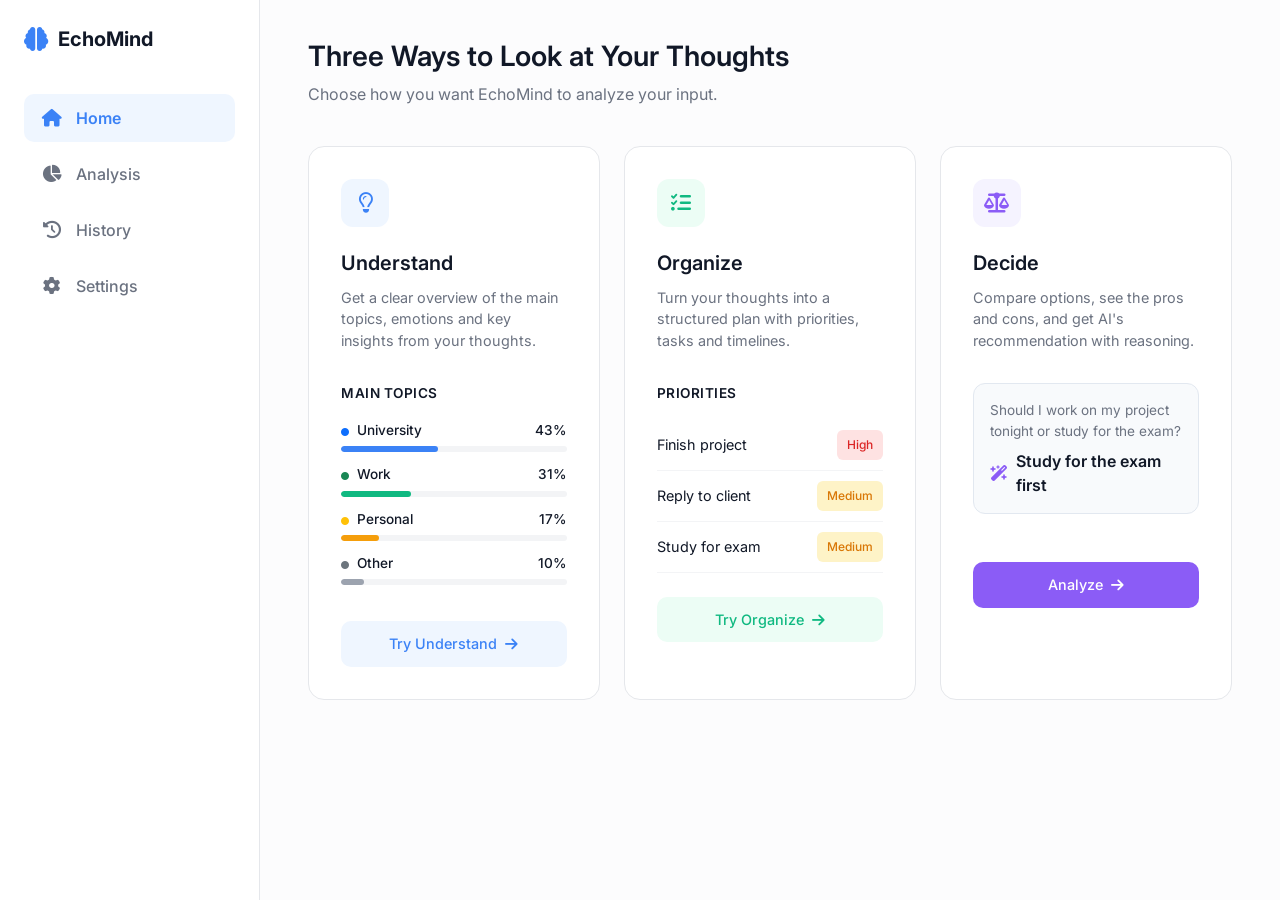
==== Analysi_modes.html @ 9e00e1f7 "Add homepage styled like Analysis Dashboard" ====
<!DOCTYPE html>
<html lang="en">
<head>
    <meta charset="UTF-8">
    <meta name="viewport" content="width=device-width, initial-scale=1.0">
    <title>EchoMind - Analysis Dashboard</title>
    
    <!-- Bootstrap 5 CSS -->
    <link href="https://cdn.jsdelivr.net/npm/bootstrap@5.3.0/dist/css/bootstrap.min.css" rel="stylesheet">
    <!-- Google Fonts: Inter -->
    <link rel="preconnect" href="https://fonts.googleapis.com">
    <link rel="preconnect" href="https://fonts.gstatic.com" crossorigin>
    <link href="https://fonts.googleapis.com/css2?family=Inter:wght@400;500;600;700&display=swap" rel="stylesheet">
    <!-- FontAwesome for Icons -->
    <link rel="stylesheet" href="https://cdnjs.cloudflare.com/ajax/libs/font-awesome/6.4.0/css/all.min.css">

    <style>
        :root {
            --bg-color: #fcfcfd;
            --sidebar-bg: #ffffff;
            --text-main: #111827;
            --text-muted: #6b7280;
            --border-color: #e5e7eb;
            
            /* Card specific colors */
            --understand-blue: #3b82f6;
            --understand-bg: #eff6ff;
            --organize-green: #10b981;
            --organize-bg: #ecfdf5;
            --decide-purple: #8b5cf6;
            --decide-bg: #f5f3ff;
        }

        body {
            font-family: 'Inter', sans-serif;
            background-color: var(--bg-color);
            color: var(--text-main);
            overflow-x: hidden;
        }

        /* Sidebar Styling */
        .sidebar {
            width: 260px;
            height: 100vh;
            background-color: var(--sidebar-bg);
            border-right: 1px solid var(--border-color);
            position: fixed;
            top: 0;
            left: 0;
            z-index: 1000;
            padding: 24px;
            transition: all 0.3s;
        }

        .brand-logo {
            display: flex;
            align-items: center;
            font-weight: 700;
            font-size: 1.25rem;
            color: var(--text-main);
            margin-bottom: 40px;
            text-decoration: none;
        }

        .brand-logo i {
            color: var(--understand-blue);
            margin-right: 10px;
            font-size: 1.5rem;
        }

        .nav-menu {
            list-style: none;
            padding: 0;
            margin: 0;
        }

        .nav-item {
            margin-bottom: 8px;
        }

        .nav-link {
            display: flex;
            align-items: center;
            color: var(--text-muted);
            text-decoration: none;
            padding: 12px 16px;
            border-radius: 10px;
            font-weight: 500;
            transition: all 0.2s;
        }

        .nav-link i {
            width: 24px;
            margin-right: 12px;
            font-size: 1.1rem;
            text-align: center;
        }

        .nav-link:hover {
            background-color: #f3f4f6;
            color: var(--text-main);
        }

        .nav-link.active {
            background-color: var(--understand-bg);
            color: var(--understand-blue);
            font-weight: 600;
        }

        /* Main Content */
        .main-content {
            margin-left: 260px;
            padding: 40px 48px;
            min-height: 100vh;
        }

        .page-header {
            margin-bottom: 40px;
        }

        .page-header h1 {
            font-size: 1.75rem;
            font-weight: 600;
            margin-bottom: 8px;
        }

        .page-header p {
            color: var(--text-muted);
            font-size: 1rem;
            margin: 0;
        }

        /* Card Styling */
        .analysis-card {
            background: #ffffff;
            border: 1px solid var(--border-color);
            border-radius: 16px;
            padding: 32px;
            height: 100%;
            display: flex;
            flex-direction: column;
            transition: transform 0.2s, box-shadow 0.2s;
        }

        .analysis-card:hover {
            transform: translateY(-4px);
            box-shadow: 0 12px 24px -10px rgba(0, 0, 0, 0.08);
        }

        .card-icon-wrapper {
            width: 48px;
            height: 48px;
            border-radius: 12px;
            display: flex;
            align-items: center;
            justify-content: center;
            font-size: 1.25rem;
            margin-bottom: 24px;
        }

        .icon-understand { background-color: var(--understand-bg); color: var(--understand-blue); }
        .icon-organize { background-color: var(--organize-bg); color: var(--organize-green); }
        .icon-decide { background-color: var(--decide-bg); color: var(--decide-purple); }

        .analysis-card h3 {
            font-size: 1.25rem;
            font-weight: 600;
            margin-bottom: 12px;
        }

        .analysis-card p {
            color: var(--text-muted);
            font-size: 0.9rem;
            line-height: 1.5;
            margin-bottom: 24px;
        }

        .card-section-title {
            font-size: 0.85rem;
            font-weight: 600;
            color: var(--text-main);
            margin-bottom: 16px;
            text-transform: uppercase;
            letter-spacing: 0.5px;
        }

        /* Understand Card Specifics */
        .topic-row {
            margin-bottom: 12px;
        }
        
        .topic-label {
            display: flex;
            justify-content: space-between;
            font-size: 0.85rem;
            margin-bottom: 6px;
            color: var(--text-main);
            font-weight: 500;
        }

        .progress {
            height: 6px;
            border-radius: 10px;
            background-color: #f3f4f6;
        }

        .progress-bar { border-radius: 10px; }
        .bg-university { background-color: var(--understand-blue); }
        .bg-work { background-color: var(--organize-green); }
        .bg-personal { background-color: #f59e0b; }
        .bg-other { background-color: #9ca3af; }

        /* Organize Card Specifics */
        .priority-item {
            display: flex;
            justify-content: space-between;
            align-items: center;
            padding: 10px 0;
            border-bottom: 1px solid #f3f4f6;
            font-size: 0.9rem;
        }
        .priority-item:last-child { border-bottom: none; padding-bottom: 0; }
        
        .badge-high { background-color: #fee2e2; color: #dc2626; font-weight: 500; padding: 6px 10px; border-radius: 6px; font-size: 0.75rem;}
        .badge-medium { background-color: #fef3c7; color: #d97706; font-weight: 500; padding: 6px 10px; border-radius: 6px; font-size: 0.75rem;}

        /* Decide Card Specifics */
        .recommendation-box {
            background-color: #f8fafc;
            border: 1px solid #e2e8f0;
            border-radius: 12px;
            padding: 16px;
            margin-bottom: 24px;
        }
        
        .recommendation-box p {
            margin-bottom: 8px;
            font-size: 0.85rem;
            color: var(--text-muted);
        }
        
        .ai-suggestion {
            font-weight: 600;
            color: var(--text-main);
            display: flex;
            align-items: center;
            gap: 8px;
        }
        
        .ai-suggestion i { color: var(--decide-purple); }

        /* Buttons */
        .btn-custom {
            width: 100%;
            padding: 12px;
            border-radius: 10px;
            font-weight: 500;
            font-size: 0.9rem;
            margin-top: auto;
            border: none;
            transition: all 0.2s;
        }

        .btn-understand { background-color: var(--understand-bg); color: var(--understand-blue); }
        .btn-understand:hover { background-color: #dbeafe; color: #1e40af; }

        .btn-organize { background-color: var(--organize-bg); color: var(--organize-green); }
        .btn-organize:hover { background-color: #d1fae5; color: #065f46; }

        .btn-decide { background-color: var(--decide-purple); color: #ffffff; }
        .btn-decide:hover { background-color: #7c3aed; color: #ffffff; }

        /* Responsive */
        @media (max-width: 991.98px) {
            .sidebar { transform: translateX(-100%); }
            .main-content { margin-left: 0; padding: 24px; }
            .sidebar.show { transform: translateX(0); }
        }
    </style>
</head>
<body>

    <!-- Sidebar -->
    <nav class="sidebar" id="sidebar">
        <a href="#" class="brand-logo">
            <i class="fa-solid fa-brain"></i> EchoMind
        </a>
        <ul class="nav-menu">
            <li class="nav-item">
                <a href="#" class="nav-link active">
                    <i class="fa-solid fa-house"></i> Home
                </a>
            </li>
            <li class="nav-item">
                <a href="#" class="nav-link">
                    <i class="fa-solid fa-chart-pie"></i> Analysis
                </a>
            </li>
            <li class="nav-item">
                <a href="#" class="nav-link">
                    <i class="fa-solid fa-clock-rotate-left"></i> History
                </a>
            </li>
            <li class="nav-item">
                <a href="#" class="nav-link">
                    <i class="fa-solid fa-gear"></i> Settings
                </a>
            </li>
        </ul>
    </nav>

    <!-- Main Content -->
    <main class="main-content">
        <!-- Mobile Menu Toggle -->
        <button class="btn btn-light d-lg-none mb-3" id="menuToggle">
            <i class="fa-solid fa-bars"></i>
        </button>

        <div class="page-header text-center text-md-start">
            <h1>Three Ways to Look at Your Thoughts</h1>
            <p>Choose how you want EchoMind to analyze your input.</p>
        </div>

        <div class="row g-4">
            <!-- Card 1: Understand -->
            <div class="col-lg-4 col-md-6">
                <div class="analysis-card">
                    <div class="card-icon-wrapper icon-understand">
                        <i class="fa-regular fa-lightbulb"></i>
                    </div>
                    <h3>Understand</h3>
                    <p>Get a clear overview of the main topics, emotions and key insights from your thoughts.</p>
                    
                    <div class="card-section-title mt-2">Main Topics</div>
                    
                    <div class="topic-row">
                        <div class="topic-label">
                            <span><i class="fa-solid fa-circle text-primary me-2" style="font-size: 8px;"></i>University</span>
                            <span>43%</span>
                        </div>
                        <div class="progress">
                            <div class="progress-bar bg-university" style="width: 43%"></div>
                        </div>
                    </div>

                    <div class="topic-row">
                        <div class="topic-label">
                            <span><i class="fa-solid fa-circle text-success me-2" style="font-size: 8px;"></i>Work</span>
                            <span>31%</span>
                        </div>
                        <div class="progress">
                            <div class="progress-bar bg-work" style="width: 31%"></div>
                        </div>
                    </div>

                    <div class="topic-row">
                        <div class="topic-label">
                            <span><i class="fa-solid fa-circle text-warning me-2" style="font-size: 8px;"></i>Personal</span>
                            <span>17%</span>
                        </div>
                        <div class="progress">
                            <div class="progress-bar bg-personal" style="width: 17%"></div>
                        </div>
                    </div>

                    <div class="topic-row">
                        <div class="topic-label">
                            <span><i class="fa-solid fa-circle text-secondary me-2" style="font-size: 8px;"></i>Other</span>
                            <span>10%</span>
                        </div>
                        <div class="progress">
                            <div class="progress-bar bg-other" style="width: 10%"></div>
                        </div>
                    </div>

                    <button class="btn btn-custom btn-understand mt-4">Try Understand <i class="fa-solid fa-arrow-right ms-1"></i></button>
                </div>
            </div>

            <!-- Card 2: Organize -->
            <div class="col-lg-4 col-md-6">
                <div class="analysis-card">
                    <div class="card-icon-wrapper icon-organize">
                        <i class="fa-solid fa-list-check"></i>
                    </div>
                    <h3>Organize</h3>
                    <p>Turn your thoughts into a structured plan with priorities, tasks and timelines.</p>
                    
                    <div class="card-section-title mt-2">Priorities</div>
                    
                    <div class="priority-item">
                        <span>Finish project</span>
                        <span class="badge-high">High</span>
                    </div>
                    <div class="priority-item">
                        <span>Reply to client</span>
                        <span class="badge-medium">Medium</span>
                    </div>
                    <div class="priority-item">
                        <span>Study for exam</span>
                        <span class="badge-medium">Medium</span>
                    </div>

                    <button class="btn btn-custom btn-organize mt-4">Try Organize <i class="fa-solid fa-arrow-right ms-1"></i></button>
                </div>
            </div>

            <!-- Card 3: Decide -->
            <div class="col-lg-4 col-md-6 mx-auto">
                <div class="analysis-card">
                    <div class="card-icon-wrapper icon-decide">
                        <i class="fa-solid fa-scale-balanced"></i>
                    </div>
                    <h3>Decide</h3>
                    <p>Compare options, see the pros and cons, and get AI's recommendation with reasoning.</p>
                    
                    <div class="recommendation-box mt-2">
                        <p>Should I work on my project tonight or study for the exam?</p>
                        <div class="ai-suggestion">
                            <i class="fa-solid fa-wand-magic-sparkles"></i>
                            Study for the exam first
                        </div>
                    </div>

                    <button class="btn btn-custom btn-decide mt-4">Analyze <i class="fa-solid fa-arrow-right ms-1"></i></button>
                </div>
            </div>
        </div>
    </main>

    <!-- Bootstrap 5 JS -->
    <script src="https://cdn.jsdelivr.net/npm/bootstrap@5.3.0/dist/js/bootstrap.bundle.min.js"></script>
    
    <!-- Simple JS for mobile sidebar toggle -->
    <script>
        document.getElementById('menuToggle').addEventListener('click', function() {
            document.getElementById('sidebar').classList.toggle('show');
        });
    </script>
</body>
</html>
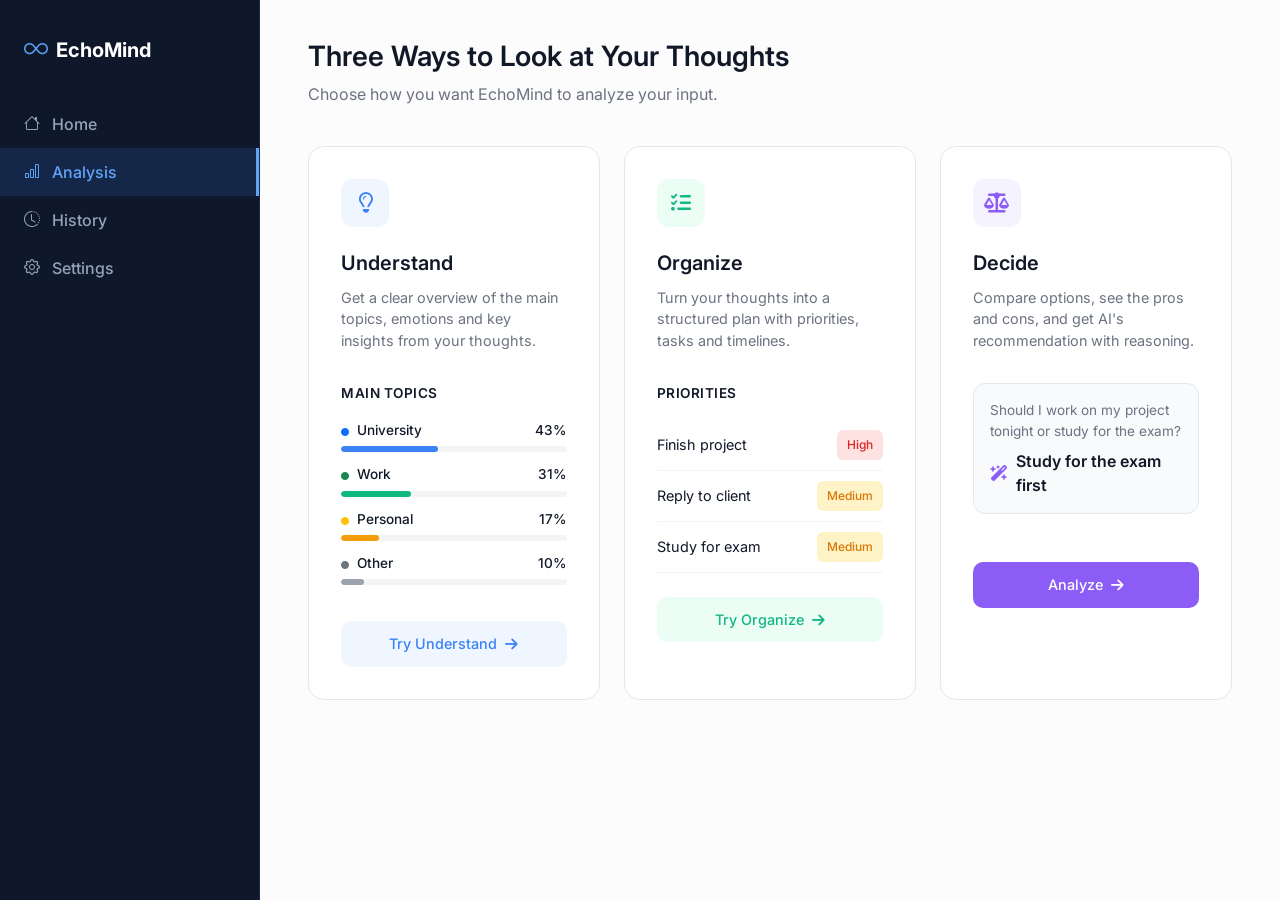
==== commit 426da376: "Add sidebar from Analysis Dashboard to Analysis Mode page" ====
--- a/Analysi_modes.html
+++ b/Analysi_modes.html
@@ -7,6 +7,7 @@
     
     <!-- Bootstrap 5 CSS -->
     <link href="https://cdn.jsdelivr.net/npm/bootstrap@5.3.0/dist/css/bootstrap.min.css" rel="stylesheet">
+    <link rel="stylesheet" href="https://cdn.jsdelivr.net/npm/bootstrap-icons@1.11.1/font/bootstrap-icons.css">
     <!-- Google Fonts: Inter -->
     <link rel="preconnect" href="https://fonts.googleapis.com">
     <link rel="preconnect" href="https://fonts.gstatic.com" crossorigin>
@@ -17,7 +18,16 @@
     <style>
         :root {
             --bg-color: #fcfcfd;
-            --sidebar-bg: #ffffff;
+            
+            /* Dark Sidebar Variables */
+            --sidebar-bg: #0f172a;       /* Deep Slate */
+            --sidebar-border: #1e293b;
+            --sidebar-text: #94a3b8;     /* Muted Light Gray */
+            --sidebar-text-hover: #ffffff;
+            --sidebar-hover-bg: #1e293b;
+            --sidebar-active-bg: rgba(59, 130, 246, 0.15);
+            --sidebar-active-text: #60a5fa; /* Bright Blue */
+            
             --text-main: #111827;
             --text-muted: #6b7280;
             --border-color: #e5e7eb;
@@ -38,73 +48,55 @@
             overflow-x: hidden;
         }
 
-        /* Sidebar Styling */
+        /* Sidebar Styling (matches Analysis Dashboard) */
         .sidebar {
-            width: 260px;
-            height: 100vh;
             background-color: var(--sidebar-bg);
-            border-right: 1px solid var(--border-color);
+            min-height: 100vh;
+            border-right: 1px solid var(--sidebar-border);
             position: fixed;
             top: 0;
             left: 0;
             z-index: 1000;
-            padding: 24px;
-            transition: all 0.3s;
-        }
-
-        .brand-logo {
-            display: flex;
-            align-items: center;
+            width: 260px;
+            padding: 1.5rem 0 0;
+            color: var(--sidebar-text);
+        }
+
+        .sidebar .logo {
             font-weight: 700;
             font-size: 1.25rem;
-            color: var(--text-main);
-            margin-bottom: 40px;
+            color: #ffffff;
+            display: flex;
+            align-items: center;
+            gap: 0.5rem;
+            padding: 0 1.5rem 2rem;
             text-decoration: none;
         }
 
-        .brand-logo i {
-            color: var(--understand-blue);
-            margin-right: 10px;
+        .sidebar .logo i {
+            color: var(--sidebar-active-text);
             font-size: 1.5rem;
         }
 
-        .nav-menu {
-            list-style: none;
-            padding: 0;
-            margin: 0;
-        }
-
-        .nav-item {
-            margin-bottom: 8px;
-        }
-
-        .nav-link {
+        .sidebar .nav-link {
+            color: var(--sidebar-text);
+            font-weight: 500;
+            padding: 0.75rem 1.5rem;
             display: flex;
             align-items: center;
-            color: var(--text-muted);
-            text-decoration: none;
-            padding: 12px 16px;
-            border-radius: 10px;
-            font-weight: 500;
+            gap: 0.75rem;
             transition: all 0.2s;
         }
 
-        .nav-link i {
-            width: 24px;
-            margin-right: 12px;
-            font-size: 1.1rem;
-            text-align: center;
-        }
-
-        .nav-link:hover {
-            background-color: #f3f4f6;
-            color: var(--text-main);
-        }
-
-        .nav-link.active {
-            background-color: var(--understand-bg);
-            color: var(--understand-blue);
-            font-weight: 600;
+        .sidebar .nav-link:hover {
+            color: var(--sidebar-text-hover);
+            background-color: var(--sidebar-hover-bg);
+        }
+
+        .sidebar .nav-link.active {
+            color: var(--sidebar-active-text);
+            background-color: var(--sidebar-active-bg);
+            border-right: 3px solid var(--sidebar-active-text);
         }
 
         /* Main Content */
@@ -282,38 +274,22 @@
 
     <!-- Sidebar -->
     <nav class="sidebar" id="sidebar">
-        <a href="#" class="brand-logo">
-            <i class="fa-solid fa-brain"></i> EchoMind
+        <a href="#" class="logo mt-2">
+            <i class="bi bi-infinity"></i> EchoMind
         </a>
-        <ul class="nav-menu">
-            <li class="nav-item">
-                <a href="#" class="nav-link active">
-                    <i class="fa-solid fa-house"></i> Home
-                </a>
-            </li>
-            <li class="nav-item">
-                <a href="#" class="nav-link">
-                    <i class="fa-solid fa-chart-pie"></i> Analysis
-                </a>
-            </li>
-            <li class="nav-item">
-                <a href="#" class="nav-link">
-                    <i class="fa-solid fa-clock-rotate-left"></i> History
-                </a>
-            </li>
-            <li class="nav-item">
-                <a href="#" class="nav-link">
-                    <i class="fa-solid fa-gear"></i> Settings
-                </a>
-            </li>
-        </ul>
+        <div class="nav flex-column">
+            <a class="nav-link" href="#"><i class="bi bi-house"></i> Home</a>
+            <a class="nav-link active" href="#"><i class="bi bi-bar-chart"></i> Analysis</a>
+            <a class="nav-link" href="#"><i class="bi bi-clock-history"></i> History</a>
+            <a class="nav-link" href="#"><i class="bi bi-gear"></i> Settings</a>
+        </div>
     </nav>
 
     <!-- Main Content -->
     <main class="main-content">
         <!-- Mobile Menu Toggle -->
-        <button class="btn btn-light d-lg-none mb-3" id="menuToggle">
-            <i class="fa-solid fa-bars"></i>
+        <button class="btn btn-light d-lg-none mb-3 shadow-sm" id="menuToggle">
+            <i class="bi bi-list"></i>
         </button>
 
         <div class="page-header text-center text-md-start">
@@ -438,4 +414,4 @@
         });
     </script>
 </body>
-</html>+</html>
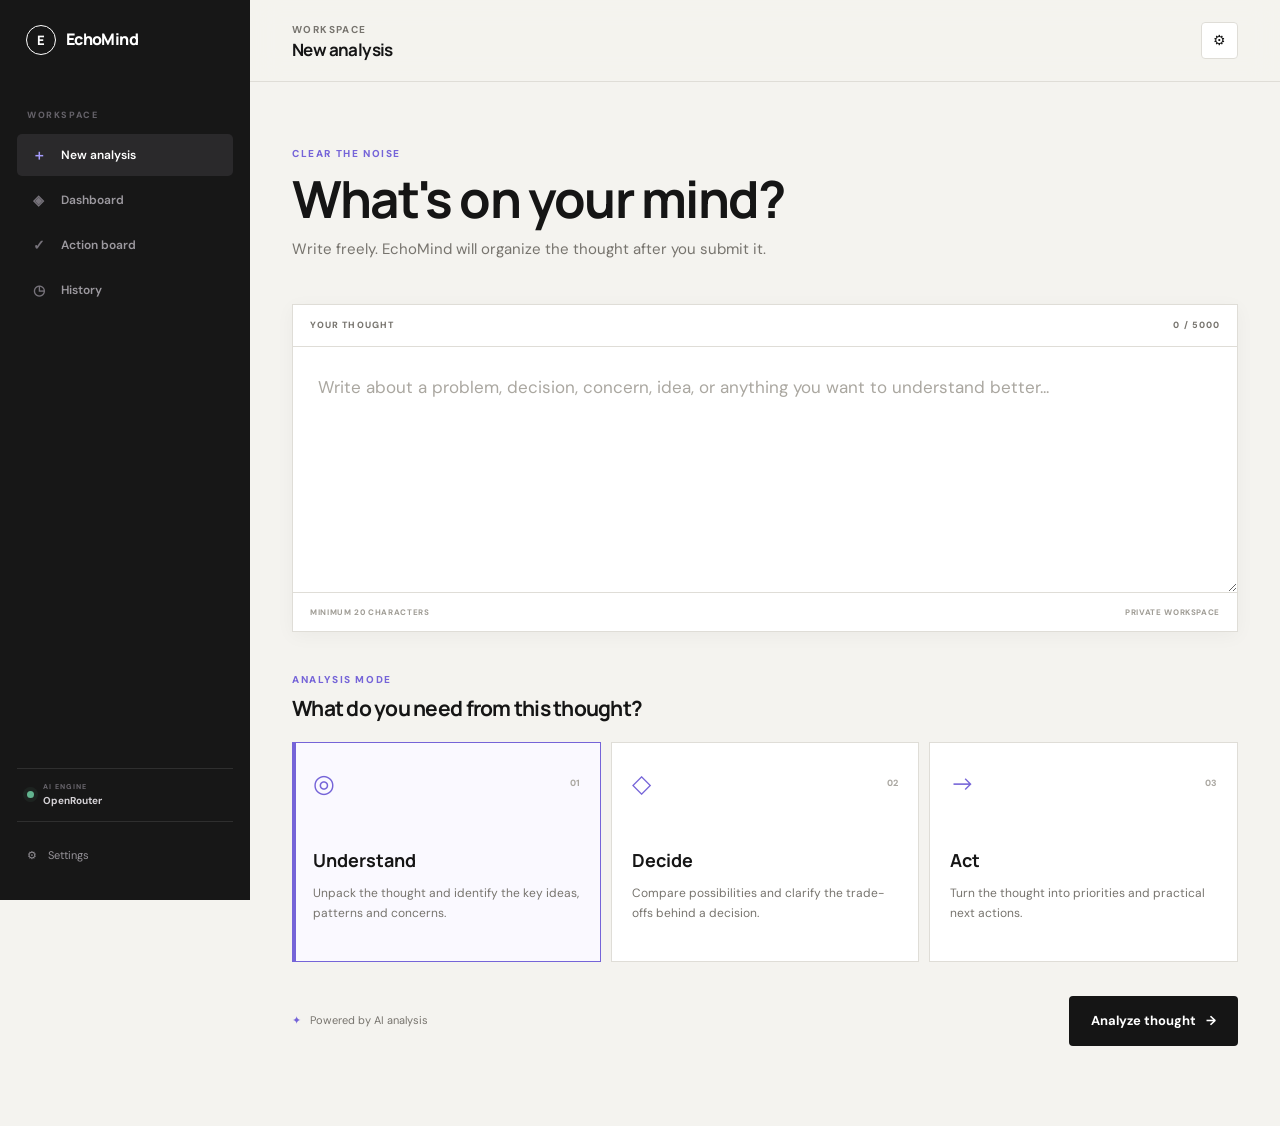
==== commit 1e887d21: "feat: connect EchoMind to OpenRouter" ====
--- a/Analysi_modes.html
+++ b/Analysi_modes.html
@@ -1,417 +1,14 @@
-<!DOCTYPE html>
+<!doctype html>
 <html lang="en">
-<head>
-    <meta charset="UTF-8">
-    <meta name="viewport" content="width=device-width, initial-scale=1.0">
-    <title>EchoMind - Analysis Dashboard</title>
-    
-    <!-- Bootstrap 5 CSS -->
-    <link href="https://cdn.jsdelivr.net/npm/bootstrap@5.3.0/dist/css/bootstrap.min.css" rel="stylesheet">
-    <link rel="stylesheet" href="https://cdn.jsdelivr.net/npm/bootstrap-icons@1.11.1/font/bootstrap-icons.css">
-    <!-- Google Fonts: Inter -->
-    <link rel="preconnect" href="https://fonts.googleapis.com">
-    <link rel="preconnect" href="https://fonts.gstatic.com" crossorigin>
-    <link href="https://fonts.googleapis.com/css2?family=Inter:wght@400;500;600;700&display=swap" rel="stylesheet">
-    <!-- FontAwesome for Icons -->
-    <link rel="stylesheet" href="https://cdnjs.cloudflare.com/ajax/libs/font-awesome/6.4.0/css/all.min.css">
-
-    <style>
-        :root {
-            --bg-color: #fcfcfd;
-            
-            /* Dark Sidebar Variables */
-            --sidebar-bg: #0f172a;       /* Deep Slate */
-            --sidebar-border: #1e293b;
-            --sidebar-text: #94a3b8;     /* Muted Light Gray */
-            --sidebar-text-hover: #ffffff;
-            --sidebar-hover-bg: #1e293b;
-            --sidebar-active-bg: rgba(59, 130, 246, 0.15);
-            --sidebar-active-text: #60a5fa; /* Bright Blue */
-            
-            --text-main: #111827;
-            --text-muted: #6b7280;
-            --border-color: #e5e7eb;
-            
-            /* Card specific colors */
-            --understand-blue: #3b82f6;
-            --understand-bg: #eff6ff;
-            --organize-green: #10b981;
-            --organize-bg: #ecfdf5;
-            --decide-purple: #8b5cf6;
-            --decide-bg: #f5f3ff;
-        }
-
-        body {
-            font-family: 'Inter', sans-serif;
-            background-color: var(--bg-color);
-            color: var(--text-main);
-            overflow-x: hidden;
-        }
-
-        /* Sidebar Styling (matches Analysis Dashboard) */
-        .sidebar {
-            background-color: var(--sidebar-bg);
-            min-height: 100vh;
-            border-right: 1px solid var(--sidebar-border);
-            position: fixed;
-            top: 0;
-            left: 0;
-            z-index: 1000;
-            width: 260px;
-            padding: 1.5rem 0 0;
-            color: var(--sidebar-text);
-        }
-
-        .sidebar .logo {
-            font-weight: 700;
-            font-size: 1.25rem;
-            color: #ffffff;
-            display: flex;
-            align-items: center;
-            gap: 0.5rem;
-            padding: 0 1.5rem 2rem;
-            text-decoration: none;
-        }
-
-        .sidebar .logo i {
-            color: var(--sidebar-active-text);
-            font-size: 1.5rem;
-        }
-
-        .sidebar .nav-link {
-            color: var(--sidebar-text);
-            font-weight: 500;
-            padding: 0.75rem 1.5rem;
-            display: flex;
-            align-items: center;
-            gap: 0.75rem;
-            transition: all 0.2s;
-        }
-
-        .sidebar .nav-link:hover {
-            color: var(--sidebar-text-hover);
-            background-color: var(--sidebar-hover-bg);
-        }
-
-        .sidebar .nav-link.active {
-            color: var(--sidebar-active-text);
-            background-color: var(--sidebar-active-bg);
-            border-right: 3px solid var(--sidebar-active-text);
-        }
-
-        /* Main Content */
-        .main-content {
-            margin-left: 260px;
-            padding: 40px 48px;
-            min-height: 100vh;
-        }
-
-        .page-header {
-            margin-bottom: 40px;
-        }
-
-        .page-header h1 {
-            font-size: 1.75rem;
-            font-weight: 600;
-            margin-bottom: 8px;
-        }
-
-        .page-header p {
-            color: var(--text-muted);
-            font-size: 1rem;
-            margin: 0;
-        }
-
-        /* Card Styling */
-        .analysis-card {
-            background: #ffffff;
-            border: 1px solid var(--border-color);
-            border-radius: 16px;
-            padding: 32px;
-            height: 100%;
-            display: flex;
-            flex-direction: column;
-            transition: transform 0.2s, box-shadow 0.2s;
-        }
-
-        .analysis-card:hover {
-            transform: translateY(-4px);
-            box-shadow: 0 12px 24px -10px rgba(0, 0, 0, 0.08);
-        }
-
-        .card-icon-wrapper {
-            width: 48px;
-            height: 48px;
-            border-radius: 12px;
-            display: flex;
-            align-items: center;
-            justify-content: center;
-            font-size: 1.25rem;
-            margin-bottom: 24px;
-        }
-
-        .icon-understand { background-color: var(--understand-bg); color: var(--understand-blue); }
-        .icon-organize { background-color: var(--organize-bg); color: var(--organize-green); }
-        .icon-decide { background-color: var(--decide-bg); color: var(--decide-purple); }
-
-        .analysis-card h3 {
-            font-size: 1.25rem;
-            font-weight: 600;
-            margin-bottom: 12px;
-        }
-
-        .analysis-card p {
-            color: var(--text-muted);
-            font-size: 0.9rem;
-            line-height: 1.5;
-            margin-bottom: 24px;
-        }
-
-        .card-section-title {
-            font-size: 0.85rem;
-            font-weight: 600;
-            color: var(--text-main);
-            margin-bottom: 16px;
-            text-transform: uppercase;
-            letter-spacing: 0.5px;
-        }
-
-        /* Understand Card Specifics */
-        .topic-row {
-            margin-bottom: 12px;
-        }
-        
-        .topic-label {
-            display: flex;
-            justify-content: space-between;
-            font-size: 0.85rem;
-            margin-bottom: 6px;
-            color: var(--text-main);
-            font-weight: 500;
-        }
-
-        .progress {
-            height: 6px;
-            border-radius: 10px;
-            background-color: #f3f4f6;
-        }
-
-        .progress-bar { border-radius: 10px; }
-        .bg-university { background-color: var(--understand-blue); }
-        .bg-work { background-color: var(--organize-green); }
-        .bg-personal { background-color: #f59e0b; }
-        .bg-other { background-color: #9ca3af; }
-
-        /* Organize Card Specifics */
-        .priority-item {
-            display: flex;
-            justify-content: space-between;
-            align-items: center;
-            padding: 10px 0;
-            border-bottom: 1px solid #f3f4f6;
-            font-size: 0.9rem;
-        }
-        .priority-item:last-child { border-bottom: none; padding-bottom: 0; }
-        
-        .badge-high { background-color: #fee2e2; color: #dc2626; font-weight: 500; padding: 6px 10px; border-radius: 6px; font-size: 0.75rem;}
-        .badge-medium { background-color: #fef3c7; color: #d97706; font-weight: 500; padding: 6px 10px; border-radius: 6px; font-size: 0.75rem;}
-
-        /* Decide Card Specifics */
-        .recommendation-box {
-            background-color: #f8fafc;
-            border: 1px solid #e2e8f0;
-            border-radius: 12px;
-            padding: 16px;
-            margin-bottom: 24px;
-        }
-        
-        .recommendation-box p {
-            margin-bottom: 8px;
-            font-size: 0.85rem;
-            color: var(--text-muted);
-        }
-        
-        .ai-suggestion {
-            font-weight: 600;
-            color: var(--text-main);
-            display: flex;
-            align-items: center;
-            gap: 8px;
-        }
-        
-        .ai-suggestion i { color: var(--decide-purple); }
-
-        /* Buttons */
-        .btn-custom {
-            width: 100%;
-            padding: 12px;
-            border-radius: 10px;
-            font-weight: 500;
-            font-size: 0.9rem;
-            margin-top: auto;
-            border: none;
-            transition: all 0.2s;
-        }
-
-        .btn-understand { background-color: var(--understand-bg); color: var(--understand-blue); }
-        .btn-understand:hover { background-color: #dbeafe; color: #1e40af; }
-
-        .btn-organize { background-color: var(--organize-bg); color: var(--organize-green); }
-        .btn-organize:hover { background-color: #d1fae5; color: #065f46; }
-
-        .btn-decide { background-color: var(--decide-purple); color: #ffffff; }
-        .btn-decide:hover { background-color: #7c3aed; color: #ffffff; }
-
-        /* Responsive */
-        @media (max-width: 991.98px) {
-            .sidebar { transform: translateX(-100%); }
-            .main-content { margin-left: 0; padding: 24px; }
-            .sidebar.show { transform: translateX(0); }
-        }
-    </style>
-</head>
-<body>
-
-    <!-- Sidebar -->
-    <nav class="sidebar" id="sidebar">
-        <a href="#" class="logo mt-2">
-            <i class="bi bi-infinity"></i> EchoMind
-        </a>
-        <div class="nav flex-column">
-            <a class="nav-link" href="#"><i class="bi bi-house"></i> Home</a>
-            <a class="nav-link active" href="#"><i class="bi bi-bar-chart"></i> Analysis</a>
-            <a class="nav-link" href="#"><i class="bi bi-clock-history"></i> History</a>
-            <a class="nav-link" href="#"><i class="bi bi-gear"></i> Settings</a>
-        </div>
-    </nav>
-
-    <!-- Main Content -->
-    <main class="main-content">
-        <!-- Mobile Menu Toggle -->
-        <button class="btn btn-light d-lg-none mb-3 shadow-sm" id="menuToggle">
-            <i class="bi bi-list"></i>
-        </button>
-
-        <div class="page-header text-center text-md-start">
-            <h1>Three Ways to Look at Your Thoughts</h1>
-            <p>Choose how you want EchoMind to analyze your input.</p>
-        </div>
-
-        <div class="row g-4">
-            <!-- Card 1: Understand -->
-            <div class="col-lg-4 col-md-6">
-                <div class="analysis-card">
-                    <div class="card-icon-wrapper icon-understand">
-                        <i class="fa-regular fa-lightbulb"></i>
-                    </div>
-                    <h3>Understand</h3>
-                    <p>Get a clear overview of the main topics, emotions and key insights from your thoughts.</p>
-                    
-                    <div class="card-section-title mt-2">Main Topics</div>
-                    
-                    <div class="topic-row">
-                        <div class="topic-label">
-                            <span><i class="fa-solid fa-circle text-primary me-2" style="font-size: 8px;"></i>University</span>
-                            <span>43%</span>
-                        </div>
-                        <div class="progress">
-                            <div class="progress-bar bg-university" style="width: 43%"></div>
-                        </div>
-                    </div>
-
-                    <div class="topic-row">
-                        <div class="topic-label">
-                            <span><i class="fa-solid fa-circle text-success me-2" style="font-size: 8px;"></i>Work</span>
-                            <span>31%</span>
-                        </div>
-                        <div class="progress">
-                            <div class="progress-bar bg-work" style="width: 31%"></div>
-                        </div>
-                    </div>
-
-                    <div class="topic-row">
-                        <div class="topic-label">
-                            <span><i class="fa-solid fa-circle text-warning me-2" style="font-size: 8px;"></i>Personal</span>
-                            <span>17%</span>
-                        </div>
-                        <div class="progress">
-                            <div class="progress-bar bg-personal" style="width: 17%"></div>
-                        </div>
-                    </div>
-
-                    <div class="topic-row">
-                        <div class="topic-label">
-                            <span><i class="fa-solid fa-circle text-secondary me-2" style="font-size: 8px;"></i>Other</span>
-                            <span>10%</span>
-                        </div>
-                        <div class="progress">
-                            <div class="progress-bar bg-other" style="width: 10%"></div>
-                        </div>
-                    </div>
-
-                    <button class="btn btn-custom btn-understand mt-4">Try Understand <i class="fa-solid fa-arrow-right ms-1"></i></button>
-                </div>
-            </div>
-
-            <!-- Card 2: Organize -->
-            <div class="col-lg-4 col-md-6">
-                <div class="analysis-card">
-                    <div class="card-icon-wrapper icon-organize">
-                        <i class="fa-solid fa-list-check"></i>
-                    </div>
-                    <h3>Organize</h3>
-                    <p>Turn your thoughts into a structured plan with priorities, tasks and timelines.</p>
-                    
-                    <div class="card-section-title mt-2">Priorities</div>
-                    
-                    <div class="priority-item">
-                        <span>Finish project</span>
-                        <span class="badge-high">High</span>
-                    </div>
-                    <div class="priority-item">
-                        <span>Reply to client</span>
-                        <span class="badge-medium">Medium</span>
-                    </div>
-                    <div class="priority-item">
-                        <span>Study for exam</span>
-                        <span class="badge-medium">Medium</span>
-                    </div>
-
-                    <button class="btn btn-custom btn-organize mt-4">Try Organize <i class="fa-solid fa-arrow-right ms-1"></i></button>
-                </div>
-            </div>
-
-            <!-- Card 3: Decide -->
-            <div class="col-lg-4 col-md-6 mx-auto">
-                <div class="analysis-card">
-                    <div class="card-icon-wrapper icon-decide">
-                        <i class="fa-solid fa-scale-balanced"></i>
-                    </div>
-                    <h3>Decide</h3>
-                    <p>Compare options, see the pros and cons, and get AI's recommendation with reasoning.</p>
-                    
-                    <div class="recommendation-box mt-2">
-                        <p>Should I work on my project tonight or study for the exam?</p>
-                        <div class="ai-suggestion">
-                            <i class="fa-solid fa-wand-magic-sparkles"></i>
-                            Study for the exam first
-                        </div>
-                    </div>
-
-                    <button class="btn btn-custom btn-decide mt-4">Analyze <i class="fa-solid fa-arrow-right ms-1"></i></button>
-                </div>
-            </div>
-        </div>
-    </main>
-
-    <!-- Bootstrap 5 JS -->
-    <script src="https://cdn.jsdelivr.net/npm/bootstrap@5.3.0/dist/js/bootstrap.bundle.min.js"></script>
-    
-    <!-- Simple JS for mobile sidebar toggle -->
+  <head>
+    <meta charset="UTF-8" />
+    <meta name="viewport" content="width=device-width,initial-scale=1.0" />
+    <title>EchoMind | New Analysis</title>
     <script>
-        document.getElementById('menuToggle').addEventListener('click', function() {
-            document.getElementById('sidebar').classList.toggle('show');
-        });
+      location.replace("index.html#input");
     </script>
-</body>
+  </head>
+  <body>
+    Opening EchoMind…
+  </body>
 </html>
